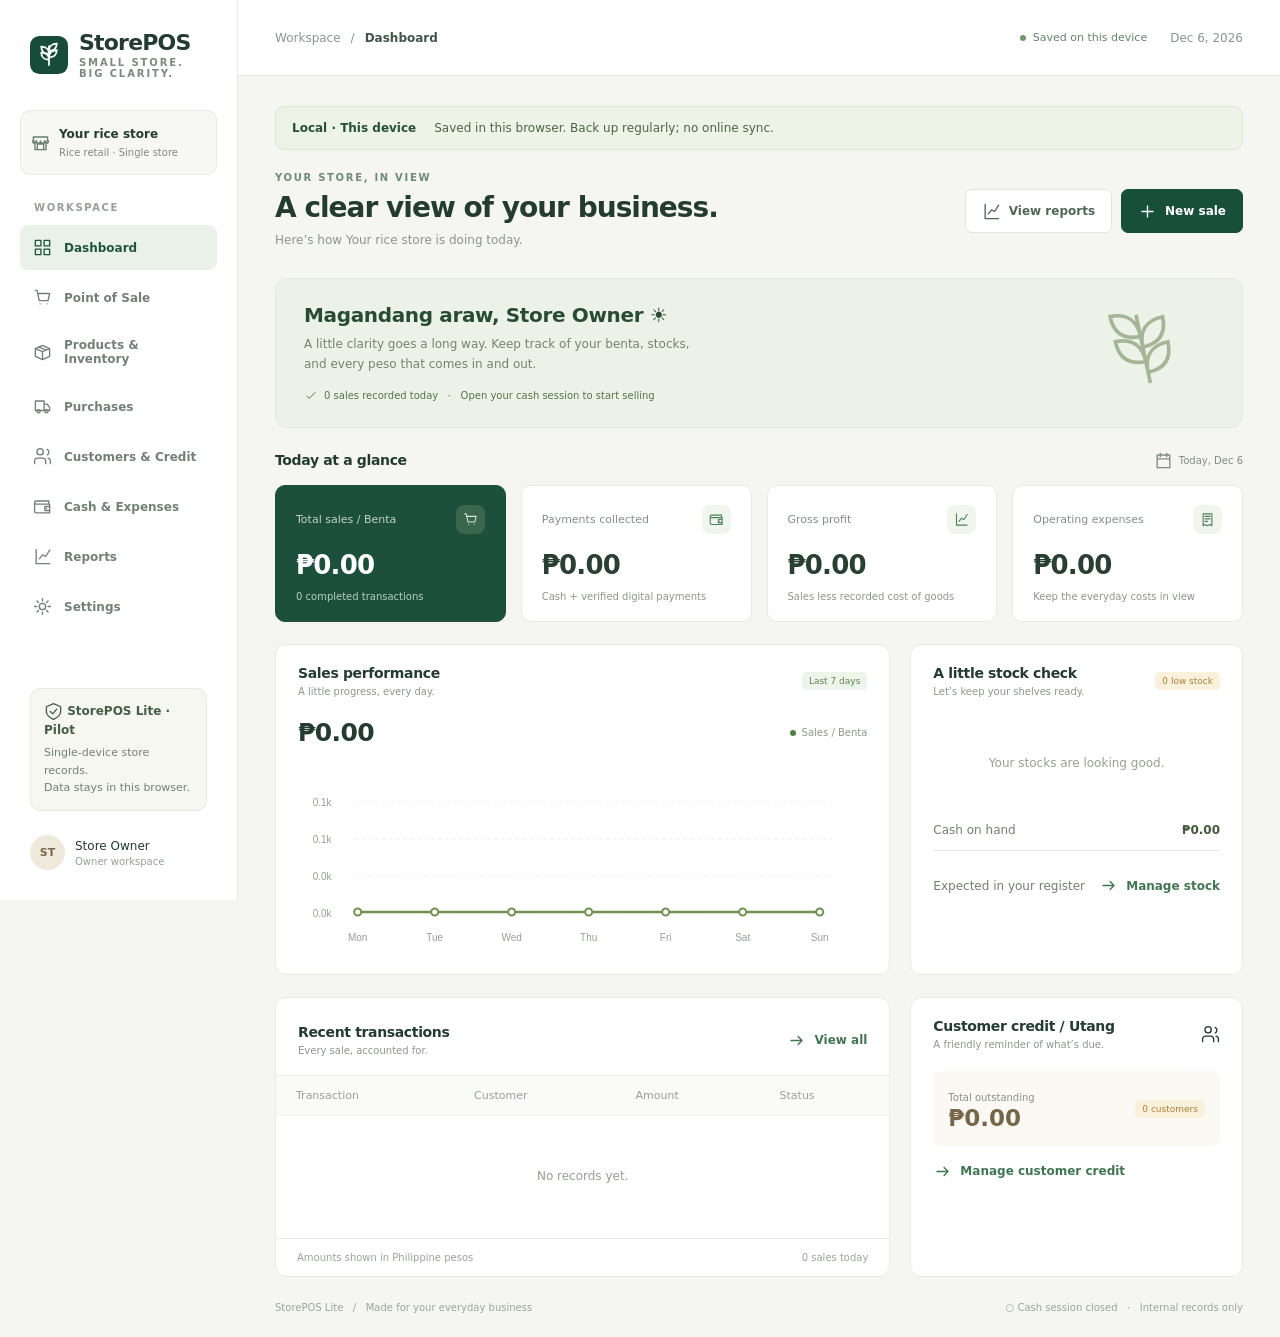
==== app/index.html @ 34b3e592 "Publish StorePOS v0.2.0 preview and separate local edition" ====
<!doctype html>
<html lang="en"><head><meta charset="UTF-8"><meta name="viewport" content="width=device-width, initial-scale=1, viewport-fit=cover"><meta name="theme-color" content="#164c39"><meta name="description" content="StorePOS — simple sales, stocks and utang for your neighborhood store."><title>StorePOS Local · Your store, in view</title><link rel="stylesheet" href="styles.css"><link rel="stylesheet" href="responsive.css"><link rel="manifest" href="manifest.json"></head><body><div id="app"><div class="loading">Opening your store…</div></div><div id="toast" role="status"></div><dialog id="modal"></dialog><script type="module" src="app.js"></script></body></html>
---- app/styles.css ----
/* System fonts keep the local app readable without an internet connection. */
:root{font-family:'DM Sans',Arial,sans-serif;color:#243b32;background:#f5f6f2;font-synthesis:none;--green:#174f3b;--muted:#7d8982;--line:#e7ebe5;--soft:#edf3ed;--orange:#b9752c}*{box-sizing:border-box}body{margin:0}button,input,select,textarea{font:inherit}button,a,input,select{ -webkit-tap-highlight-color:transparent}button{cursor:pointer}button:disabled{opacity:.45;cursor:not-allowed}button:focus-visible,a:focus-visible{outline:3px solid #88bca2;outline-offset:3px}button{border:0}h1,h2,h3,p{margin:0}h1,h2,h3,.amount{font-family:Manrope,Arial,sans-serif}h1{font-size:28px;letter-spacing:-1px;font-weight:800}h2{font-size:17px;letter-spacing:-.35px}h3{font-size:14px}small{font-size:12px}svg{flex-shrink:0}.icon{width:19px;height:19px;vertical-align:middle;fill:none;stroke:currentColor;stroke-width:1.7;stroke-linecap:round;stroke-linejoin:round}.shell{display:grid;grid-template-columns:238px minmax(0,1fr);min-height:100vh}.sidebar{background:#fff;border-right:1px solid var(--line);padding:30px 20px;display:flex;flex-direction:column;position:sticky;top:0;height:100vh}.brand{display:flex;gap:11px;align-items:center;padding:0 10px 31px}.brand img{width:38px;height:38px}.brand strong{font-family:Manrope,sans-serif;font-size:22px;letter-spacing:-.8px}.brand span{color:#7c8a80;font-size:10px;letter-spacing:1.9px;display:block;margin-top:2px}.store-picker{background:#f7f8f4;border:1px solid var(--line);border-radius:10px;padding:13px 10px;display:flex;gap:9px;align-items:center;font-size:12px;line-height:1.7;margin-bottom:27px}.store-picker .icon{color:#687d6d}.store-picker small{display:block;color:var(--muted);font-size:10px}.nav-label{color:#95a097;font-size:10px;letter-spacing:1.6px;font-weight:700;padding:0 14px;margin-bottom:12px}.nav{display:grid;gap:5px}.nav button{text-align:left;background:transparent;color:#738078;display:flex;align-items:center;gap:12px;border-radius:8px;padding:13px 13px;font-size:12px;font-weight:550}.nav button.active{background:#e9f1e9;color:#20553b;font-weight:700}.nav button:hover{background:#f1f5ee}.nav .badge{margin-left:auto;background:#e0e8dc;padding:2px 7px;border-radius:5px;font-size:10px}.sidebar-foot{margin-top:auto;padding:30px 10px 0}.pilot{font-size:11px;line-height:1.6;color:#708274;background:#f5f7f0;border:1px solid #e5eadc;padding:13px;border-radius:10px}.pilot strong{display:block;font-size:12px;color:#465d46;margin-bottom:4px}.owner{display:flex;gap:10px;align-items:center;margin-top:24px;font-size:12px}.avatar{width:35px;height:35px;border-radius:50%;display:grid;place-items:center;background:#eee9dc;color:#77684a;font-size:11px;font-weight:700}.owner small{display:block;color:#93a096;font-size:10px;margin-top:3px}.main{min-width:0}.topbar{height:76px;display:flex;align-items:center;justify-content:space-between;padding:0 37px;border-bottom:1px solid var(--line);background:#fff;font-size:12px;color:#8a958e}.breadcrumb{display:flex;gap:10px;align-items:center}.breadcrumb strong{color:#405448;font-weight:550}.top-actions{display:flex;gap:23px;align-items:center}.saved{color:#65826b;font-size:11px;display:flex;gap:7px;align-items:center}.dot{width:6px;height:6px;display:inline-block;border-radius:50%;background:#6e9a6f}.workspace{padding:30px 37px 24px;max-width:1600px;margin:auto}.page-head{display:flex;align-items:center;justify-content:space-between;margin-bottom:27px;gap:20px}.eyebrow{font-size:10px;color:#6f8b76;font-weight:700;letter-spacing:1.7px;margin-bottom:8px}.subtitle{color:#8a948d;font-size:12px;margin-top:7px;line-height:1.65}.btn{padding:11px 16px;border-radius:7px;display:inline-flex;align-items:center;justify-content:center;gap:8px;font-size:12px;font-weight:650;white-space:nowrap;background:var(--green);color:white;border:1px solid var(--green)}.btn.secondary{background:white;color:#516657;border-color:#dfe5dc}.btn.ghost{background:transparent;color:#427653;border:0;padding:5px 0}.btn.danger{background:#a24337;border-color:#a24337}.btn.small{padding:7px 10px;font-size:11px}.actions{display:flex;gap:9px;align-items:center;flex-wrap:wrap}.welcome{display:grid;grid-template-columns:1fr auto;background:#edf2e8;border:1px solid #e2e9db;border-radius:12px;padding:24px 28px;margin-bottom:23px;position:relative;overflow:hidden}.welcome h2{font-size:20px;color:#284c32;margin-bottom:7px}.welcome p{color:#73836b;font-size:12px;line-height:1.7;max-width:500px}.welcome .welcome-mark{font-size:64px;line-height:1;color:#a5b696;margin:0 26px 0 30px;transform:rotate(-12deg)}.welcome-note{margin-top:14px;color:#547149;font-size:10px;display:flex;align-items:center;gap:6px}.welcome-note .icon{width:14px;height:14px}.section-title{display:flex;align-items:center;justify-content:space-between;margin:0 0 15px;gap:12px}.section-title h2{font-size:14px}.period{font-size:10px;color:#7e8b80;display:flex;align-items:center;gap:6px}.stats{display:grid;grid-template-columns:repeat(4,minmax(0,1fr));gap:15px;margin-bottom:22px}.stat{background:#fff;border:1px solid var(--line);border-radius:10px;padding:19px 20px;min-width:0}.stat-top{display:flex;justify-content:space-between;align-items:center;color:#819086;font-size:11px;margin-bottom:17px}.stat-icon{width:29px;height:29px;border-radius:8px;display:grid;place-items:center;color:#4d7f59;background:#f0f5ed}.stat-icon .icon{width:15px;height:15px}.amount{font-weight:800;letter-spacing:-.8px;font-size:26px;line-height:1.1;color:#293f31}.stat small{font-size:10px;color:#8c968c;display:block;margin-top:12px}.stat.emphasis{background:#1c503c;border-color:#1c503c}.stat.emphasis .stat-top{color:#c3d5c8}.stat.emphasis .amount{color:white}.stat.emphasis .stat-icon{background:#39664d;color:#d8e8db}.stat.emphasis small{color:#b6cebd}.middle-grid{display:grid;grid-template-columns:minmax(0,1.85fr) minmax(250px,1fr);gap:20px;margin-bottom:22px}.panel{background:white;border:1px solid var(--line);border-radius:11px;overflow:hidden}.panel-head{padding:20px 22px 13px;display:flex;justify-content:space-between;align-items:center;gap:12px}.panel-head p{color:#8b968e;font-size:10px;margin-top:5px}.panel-head h2{font-size:14px}.panel-body{padding:8px 22px 22px}.chart-total{font-family:Manrope;font-size:25px;font-weight:800;letter-spacing:-.6px}.legend{color:#8c988d;font-size:10px;display:flex;align-items:center;gap:6px}.legend .dot{background:#547e47}.chart{height:190px;display:block;width:100%;overflow:visible}.chart text{font-family:'DM Sans',sans-serif;font-size:10px;fill:#96a093}.chart .grid{stroke:#edf0e9;stroke-dasharray:3 4}.stock-item{display:flex;align-items:center;gap:10px;padding:14px 0;border-bottom:1px solid #eef0e9}.stock-item:last-child{border:0}.grain-icon{height:35px;width:35px;border-radius:8px;display:grid;place-items:center;background:#f5f1e7;color:#b69b68}.grain-icon .icon{height:20px;width:20px}.stock-item strong{font-size:11px;display:block;font-weight:600}.stock-item small{font-size:10px;color:#939c91;display:block;margin-top:5px}.stock-item .stock-count{margin-left:auto;text-align:right;font-size:11px;color:#ac7b3a}.pill{font-size:9px;padding:4px 7px;border-radius:5px;background:#edf4e9;color:#5d8254;white-space:nowrap;display:inline-block}.pill.warn{background:#faf1dc;color:#ab8038}.pill.red{background:#fae8e3;color:#b16656}.bottom-grid{display:grid;grid-template-columns:minmax(0,1.85fr) minmax(250px,1fr);gap:20px}table{border-collapse:collapse;width:100%;text-align:left;font-size:11px}th{color:#96a093;font-weight:500;background:#fafbf8;padding:13px 20px;border-top:1px solid #eff1eb;border-bottom:1px solid #eff1eb;white-space:nowrap}td{padding:15px 20px;border-bottom:1px solid #eff1eb;line-height:1.5;color:#637468}tr:last-child td{border-bottom:0}td strong{color:#3b5343;font-weight:600}td small{display:block;color:#9ca59b;font-size:9px}.right{text-align:right}.table-wrap{overflow:auto}.table-foot{padding:13px 21px;color:#9aa395;font-size:10px;display:flex;justify-content:space-between;border-top:1px solid var(--line)}.credit-summary{background:#faf9f4;border-radius:8px;margin:0 0 3px;padding:15px;display:flex;justify-content:space-between;align-items:center}.credit-summary small{color:#8c9181;font-size:10px}.credit-summary strong{font-family:Manrope;font-size:23px;color:#77674a;font-weight:800}.footnote{font-size:10px;color:#9ba598;display:flex;justify-content:space-between;margin-top:25px;gap:15px}.toolbar{display:flex;align-items:center;justify-content:space-between;gap:12px;margin-bottom:20px}.search{position:relative;flex:1;max-width:380px}.search .icon{position:absolute;top:12px;left:12px;color:#92a08e;width:16px}.search input{padding-left:38px;background:white}input,select,textarea{border:1px solid #dde3d8;background:#fff;border-radius:7px;padding:10px 11px;color:#304b37;width:100%;font-size:12px;outline:none}input:focus,select:focus,textarea:focus{border-color:#6c9772;box-shadow:0 0 0 3px #e8f1e5}label{display:block;font-size:11px;color:#6a7d6d;margin:0 0 7px;font-weight:550}.filters{display:flex;gap:6px;flex-wrap:wrap;margin-bottom:20px}.filter{background:transparent;color:#8b9688;font-size:11px;padding:8px 12px;border-radius:6px}.filter.active{background:#e5eedf;color:#3f6946;font-weight:600}.pos-layout{display:grid;grid-template-columns:minmax(0,1fr) 340px;gap:23px;align-items:start}.product-grid{display:grid;grid-template-columns:repeat(3,minmax(0,1fr));gap:13px}.product-card{text-align:left;background:white;border:1px solid var(--line);padding:16px;border-radius:10px;color:inherit;transition:transform .15s,border-color .15s}.product-card:hover{transform:translateY(-3px);border-color:#8cae80}.product-visual{height:95px;display:grid;place-items:center;background:#f5f3e9;border-radius:7px;margin-bottom:15px;position:relative}.product-visual .icon{width:52px;height:52px;color:#a68e56;stroke-width:1}.product-card:nth-child(3n+2) .product-visual{background:#eef2e6}.product-card:nth-child(3n+2) .product-visual .icon{color:#90a176}.product-card:nth-child(3n) .product-visual{background:#f6ede3}.product-card h3{font-size:12px;margin-bottom:6px}.product-card small{font-size:10px;color:#919b8c}.product-price{margin-top:15px;display:flex;justify-content:space-between;align-items:center;font-size:15px;font-weight:700}.product-price span{font-size:10px;color:#9aa28f;font-weight:400}.checkout{position:sticky;top:20px}.cart-items{max-height:260px;overflow:auto}.cart-line{padding:14px 0;border-bottom:1px solid var(--line);display:flex;gap:8px;align-items:start}.cart-line strong{font-size:11px}.cart-line small{font-size:10px;display:block;color:#8a9685;margin-top:4px}.cart-line .line-price{margin-left:auto;font-size:12px;white-space:nowrap}.icon-btn{background:transparent;color:#9eaa98;padding:0 3px}.totals{padding:16px 0;display:grid;gap:12px;font-size:12px}.totals>div{display:flex;justify-content:space-between;align-items:center}.totals .grand{border-top:1px solid var(--line);padding-top:15px;font-size:18px;font-weight:700}.totals input{width:85px;padding:5px 8px}.field{margin-bottom:15px}.fields{display:grid;grid-template-columns:1fr 1fr;gap:14px}.field small{display:block;color:#98a18e;font-size:10px;margin-top:5px;line-height:1.5}.full{width:100%}.empty{text-align:center;padding:35px 20px;color:#95a18d;font-size:12px;line-height:1.8}.empty .icon{width:30px;height:30px;margin-bottom:10px}.notice{background:#f7f5eb;border:1px solid #eae4cf;color:#918259;padding:13px 15px;font-size:11px;border-radius:8px;line-height:1.7;margin-bottom:18px}.notice.green{background:#eff5eb;color:#607d50;border-color:#e0ead6}.two-col{display:grid;grid-template-columns:1fr 1fr;gap:20px}.row{display:flex;align-items:center;justify-content:space-between;gap:12px;padding:13px 0;border-bottom:1px solid var(--line);font-size:12px;color:#71816b}.row:last-child{border:0}.row strong{color:#415a3b}.list-panel{padding:20px 24px}.list-panel h2{margin-bottom:12px}.report-filters{display:flex;gap:12px;align-items:end;margin-bottom:20px}.report-filters input{width:auto}.report-filters .field{margin:0}.checkbox{display:flex;gap:9px;align-items:flex-start;font-size:11px;line-height:1.7}.checkbox input{width:auto;margin:3px 0}.receipt{border:1px dashed #c6cfbc;padding:22px;font-family:monospace}.receipt h2{text-align:center;margin-bottom:10px}.receipt p{text-align:center;margin-bottom:6px;font-size:11px}.receipt .row{font-family:monospace;font-size:11px}.receipt .notice{text-align:center;margin:20px 0 0;font-family:Arial;font-size:10px}dialog{border:1px solid #dfe5d9;border-radius:14px;padding:0;width:min(530px,calc(100vw - 30px));max-height:90vh;box-shadow:0 25px 80px #122e3330;color:inherit}dialog::backdrop{background:#16342655;backdrop-filter:blur(3px)}.modal-head{padding:23px 25px 16px;display:flex;justify-content:space-between;align-items:center}.modal-head h2{font-size:18px}.modal-body{padding:5px 25px 24px}.modal-actions{display:flex;justify-content:flex-end;gap:10px;padding-top:10px}.error{color:#b4543a;font-size:12px;line-height:1.6;margin-bottom:10px}.loading{padding:80px;text-align:center;color:#698560}#toast{position:fixed;bottom:25px;left:50%;transform:translate(-50%,20px);padding:14px 22px;background:#214e39;color:#fff;border-radius:8px;font-size:12px;box-shadow:0 8px 30px #12332222;opacity:0;pointer-events:none;transition:.2s;z-index:20}#toast.show{opacity:1;transform:translate(-50%,0)}.mobile-menu{display:none}.muted{color:#8b9785}.text-link{color:#4c7750;background:none;font-size:11px;text-decoration:underline;padding:0}.spacer{margin-top:20px}
@media(min-width:1500px){.workspace{padding-top:40px}.stats{gap:22px}.amount{font-size:31px}.welcome{padding:28px 32px}.chart{height:215px}.panel-head{padding-top:24px}.stock-item{padding:17px 0}}
@media(max-width:1150px){.shell{grid-template-columns:205px minmax(0,1fr)}.sidebar{padding:25px 12px}.workspace{padding:24px}.topbar{padding:0 24px}.stats{gap:10px}.stat{padding:15px}.amount{font-size:23px}.middle-grid,.bottom-grid{grid-template-columns:1.5fr 1fr}.pos-layout{grid-template-columns:minmax(0,1fr) 300px}.product-grid{grid-template-columns:repeat(2,minmax(0,1fr))}td,th{padding-left:14px;padding-right:14px}.welcome-mark{display:none}}
@media(max-width:900px){.shell{grid-template-columns:76px minmax(0,1fr)}.sidebar{padding:24px 10px}.brand{padding:0 9px 30px}.brand strong,.brand span,.store-picker,.nav-label,.nav button span,.sidebar-foot{display:none}.nav button{justify-content:center;padding:15px}.nav button .badge{display:none}.nav{gap:10px}.brand img{width:36px}.top-actions{gap:12px}.stats{grid-template-columns:repeat(2,minmax(0,1fr))}.middle-grid,.bottom-grid{grid-template-columns:1fr}.two-col{grid-template-columns:1fr}.pos-layout{grid-template-columns:1fr 290px}.product-grid{grid-template-columns:1fr}.page-head{align-items:flex-start}.page-head .actions{justify-content:flex-end}.welcome{padding:23px}.stock-item{padding:12px 0}}
@media(max-width:650px){.shell{display:block}.sidebar{display:none;position:fixed;top:64px;height:calc(100vh - 64px);width:240px;z-index:10;box-shadow:10px 0 30px #12342210}.sidebar.open{display:flex}.sidebar.open .brand strong,.sidebar.open .brand span,.sidebar.open .nav button span,.sidebar.open .nav-label,.sidebar.open .sidebar-foot{display:block}.sidebar.open .nav button{justify-content:flex-start}.sidebar.open .brand{padding-bottom:15px}.topbar{height:64px;padding:0 18px;position:sticky;top:0;z-index:9}.mobile-menu{display:block;background:none;color:#5c755c;padding:0}.top-actions .top-date{display:none}.workspace{padding:22px 16px}.breadcrumb{gap:12px}.page-head{gap:12px;margin-bottom:20px}h1{font-size:24px}.page-head .actions .secondary{display:none}.btn{font-size:11px;padding:10px 12px}.subtitle{font-size:11px}.eyebrow{font-size:9px}.welcome{padding:21px 20px}.welcome h2{font-size:18px}.welcome p{font-size:11px}.stats{gap:10px}.stat{padding:16px 14px}.stat-top{font-size:10px;margin-bottom:14px}.stat-icon{width:24px;height:24px}.amount{font-size:24px}.stat small{font-size:9px}.middle-grid,.bottom-grid{gap:17px;margin-bottom:17px}.panel-head{padding:18px}.panel-body{padding:5px 18px 18px}.pos-layout{grid-template-columns:1fr}.product-grid{grid-template-columns:repeat(2,minmax(0,1fr))}.checkout{position:static}.mobile-checkout{position:fixed;bottom:14px;left:16px;right:16px;z-index:8;box-shadow:0 4px 20px #15362333}.footnote{font-size:9px;line-height:1.6}.pos-page{padding-bottom:65px}.report-filters{flex-wrap:wrap}.fields{gap:10px}.toolbar{align-items:stretch}.toolbar .search{max-width:100%}th,td{padding:12px}.chart{height:175px}.top-actions{font-size:10px}.saved{font-size:10px}}
@media(min-width:651px){.mobile-checkout{display:none}}@media print{body{background:white}.shell,#toast,.modal-head .icon-btn,.modal-actions{display:none!important}dialog{position:static;display:block!important;border:none;max-height:none;width:100%;box-shadow:none}dialog::backdrop{background:white}.receipt{border:none}.modal-body{padding:0}}

.login-page{min-height:100vh;display:grid;place-items:center;padding:28px;background:#eef3e9}.login-card{width:min(100%,440px);padding:35px;background:white;border:1px solid var(--line);border-radius:16px;box-shadow:0 20px 60px #274e3210}.login-card .brand{padding-left:0}.login-card h1{font-size:25px}.login-card .brand span{font-size:8px}.top-actions .text-link{white-space:nowrap}@media(max-width:650px){.top-actions{gap:10px}.saved{display:none}.login-card{padding:26px}}
---- app/responsive.css ----
/* Shared by local, preview and Apps Script builds. */
:root{font-family:'Segoe UI',system-ui,-apple-system,Arial,sans-serif}
h1,h2,h3,.amount,.brand strong,.chart-total,.credit-summary strong{font-family:inherit}
.mode-banner{display:flex;flex-wrap:wrap;align-items:center;gap:8px 18px;margin-bottom:22px;padding:12px 16px;border:1px solid #dce6d3;border-radius:9px;background:#edf3e6;font-size:12px;color:#4c6644}
.mode-banner strong{color:#254f36}.mode-banner span{line-height:1.5}
.sidebar{overflow-y:auto}.workspace{max-width:1720px;margin-inline:auto}
input,select,textarea{min-height:44px}.btn{min-height:44px}.text-link{min-height:36px}.icon-btn{min-width:36px;min-height:36px}.filter{min-height:40px}
.table-wrap{max-width:100%;overscroll-behavior-inline:contain}.panel,.pos-layout>section,.two-col>section{min-width:0}
.checkout{scroll-margin-top:85px}.modal-head{position:sticky;top:0;background:white;z-index:1}dialog{max-height:90dvh}.fields>*{min-width:0}
.stock-item>div{min-width:0}.stock-item strong{overflow-wrap:anywhere}.stock-item .stock-count{flex-shrink:0}
.top-actions{flex-wrap:wrap}.loading{padding:48px 24px}.row strong{overflow-wrap:anywhere}
@media (min-width:901px) and (max-width:1200px){.stats{grid-template-columns:repeat(2,minmax(0,1fr))}.middle-grid,.bottom-grid{grid-template-columns:minmax(0,1fr)}.workspace{padding:24px}.shell{grid-template-columns:200px minmax(0,1fr)}.pos-layout{grid-template-columns:minmax(0,1fr) 310px}.product-grid{grid-template-columns:repeat(2,minmax(0,1fr))}}
@media (min-width:651px) and (max-width:900px){.workspace{padding:22px 18px}.pos-layout{grid-template-columns:minmax(0,1fr) 290px;gap:16px}.page-head{flex-wrap:wrap}.page-head .actions{justify-content:flex-start}.product-card{padding:12px}.product-visual{height:75px}.nav button{min-height:48px}}
@media (max-width:650px){
 .topbar{padding:0 12px;gap:8px}.breadcrumb{gap:8px;min-width:0}.breadcrumb>span{display:none}.breadcrumb strong{font-size:12px}.mobile-menu{min-height:44px;min-width:44px}.top-actions .text-link{font-size:12px;min-height:44px}.top-actions{gap:12px;flex-wrap:nowrap}
 .sidebar{height:calc(100dvh - 64px);width:min(290px,85vw);box-shadow:15px 0 60px #12342230}.nav button{min-height:48px;font-size:14px}.sidebar.open .brand{padding:0 12px 20px}.sidebar.open .store-picker{display:flex}.sidebar.open .brand span{font-size:8px}
 .page-head{flex-wrap:wrap}.page-head .actions{width:100%;justify-content:flex-start}.page-head .actions .secondary{display:inline-flex}.page-head .actions .btn{flex:1}.actions{flex-wrap:wrap}.subtitle{font-size:13px;line-height:1.6}.eyebrow{font-size:10px}
 .mode-banner{padding:12px;margin-bottom:18px;gap:3px}.mode-banner strong,.mode-banner span{display:block;width:100%}.mode-banner span{font-size:11px}
 .btn{min-height:46px;font-size:13px}.filter{min-height:44px}.icon-btn{min-height:44px;min-width:44px}.text-link{min-height:40px;font-size:12px}.product-card h3{font-size:14px}.product-card small{font-size:12px}.product-card{padding:13px}.product-visual{height:75px}.product-price{font-size:17px}.product-price span{font-size:11px}.product-price .icon{width:16px}
 input,select,textarea{font-size:16px;min-height:46px}label{font-size:13px}.field small{font-size:12px}.checkbox{font-size:13px}.checkbox input{min-height:20px;min-width:20px}.fields{grid-template-columns:1fr}.totals input{width:110px;min-height:44px}.totals{font-size:14px}
 .panel-head p{font-size:12px}.panel-head h2{font-size:16px}.stock-item strong{font-size:13px}.stock-item small{font-size:11px}.stock-count strong{white-space:nowrap}.stat-top{font-size:11px;line-height:1.4;gap:5px}.stat small{font-size:11px;line-height:1.5}.stat-icon{display:none}.amount{font-size:clamp(20px,6vw,26px)}.welcome p{font-size:13px}.welcome-note{font-size:11px;line-height:1.5}.welcome br.desktop{display:none}
 .mobile-checkout{bottom:max(12px,env(safe-area-inset-bottom));min-height:50px}.pos-page{padding-bottom:90px}.checkout .cart-items{max-height:none}.cart-line strong{font-size:14px}.cart-line small{font-size:12px}.cart-line .line-price{font-size:14px}.checkout .panel-body{padding:5px 16px 20px}
 .report-filters .field{flex:1;min-width:130px}.report-filters input{width:100%}.toolbar{flex-wrap:wrap}.toolbar .search{flex-basis:100%}.footnote{flex-direction:column;font-size:11px;gap:5px}.row{font-size:13px;align-items:flex-start}.table-foot{font-size:11px;gap:12px}th,td{font-size:12px}td small{font-size:11px}.panel-head{flex-wrap:wrap}.pill{font-size:11px}
 .modal-head{padding:18px 18px 12px}.modal-body{padding:5px 18px 20px}.modal-actions{flex-wrap:wrap}.modal-actions .btn{flex:1}#toast{max-width:calc(100vw - 32px);width:max-content;bottom:80px;font-size:13px}.login-page{padding:18px}.login-card{padding:24px}.login-card .brand strong,.login-card .brand span{display:block}
}
@media (max-width:360px){.workspace{padding-inline:12px}.stat{padding:14px 10px}.product-grid{gap:9px}.product-card{padding:10px}.product-price{font-size:15px}.period{font-size:9px}}
@media (prefers-reduced-motion:reduce){*,*::before,*::after{animation:none!important;transition:none!important;scroll-behavior:auto!important}}
@media print{.mode-banner{display:none}}
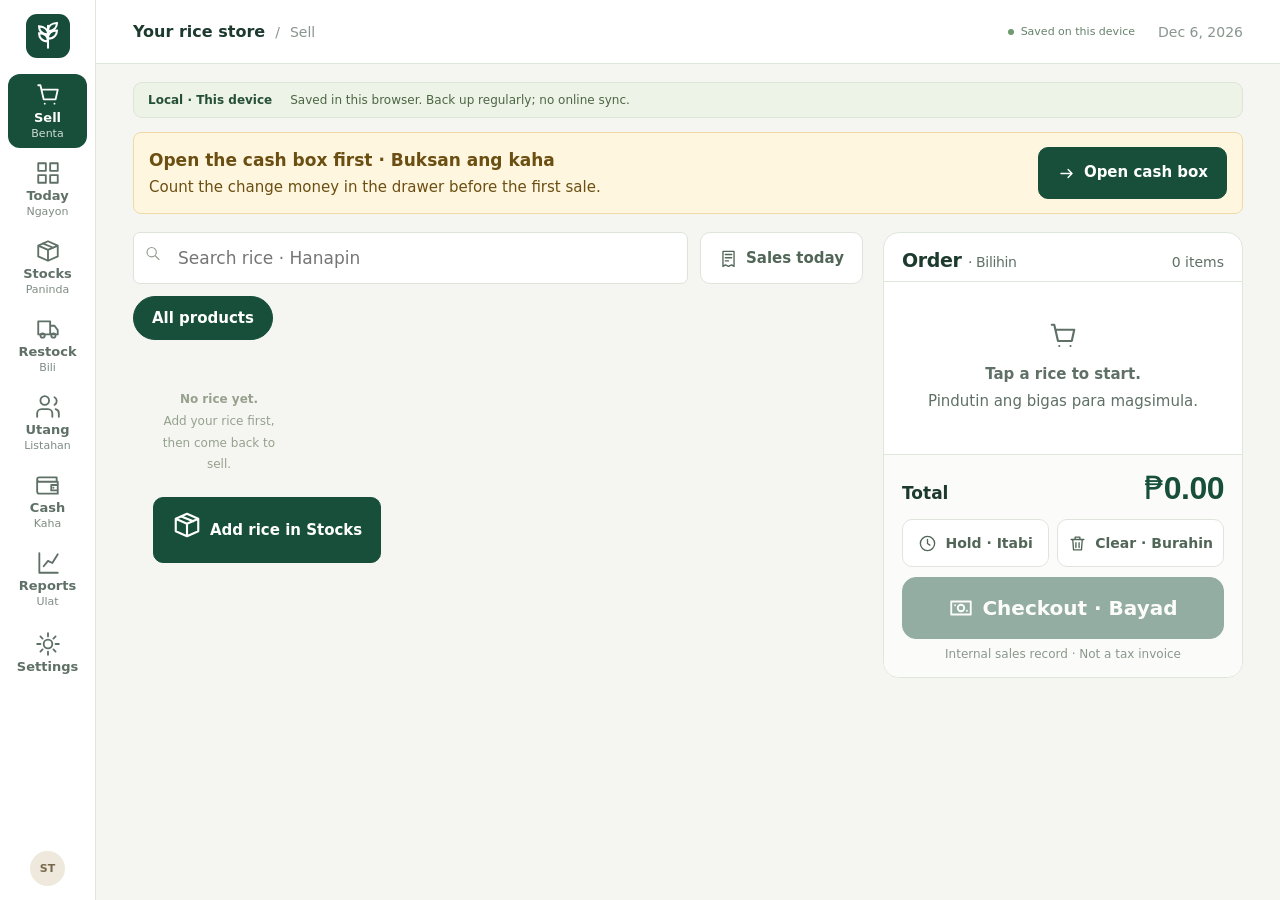
==== commit 11d2370d: "StorePOS 0.3.0: easy cashier Sell screen Opens on Sell with big rice tiles, a number pad for kilos o" ====
--- a/app/index.html
+++ b/app/index.html
@@ -1,2 +1,2 @@
 <!doctype html>
-<html lang="en"><head><meta charset="UTF-8"><meta name="viewport" content="width=device-width, initial-scale=1, viewport-fit=cover"><meta name="theme-color" content="#164c39"><meta name="description" content="StorePOS — simple sales, stocks and utang for your neighborhood store."><title>StorePOS Local · Your store, in view</title><link rel="stylesheet" href="styles.css"><link rel="stylesheet" href="responsive.css"><link rel="manifest" href="manifest.json"></head><body><div id="app"><div class="loading">Opening your store…</div></div><div id="toast" role="status"></div><dialog id="modal"></dialog><script type="module" src="app.js"></script></body></html>
+<html lang="en"><head><meta charset="UTF-8"><meta name="viewport" content="width=device-width, initial-scale=1, viewport-fit=cover"><meta name="theme-color" content="#164c39"><meta name="description" content="StorePOS — simple sales, stocks and utang for your neighborhood store."><title>StorePOS Local · Your store, in view</title><link rel="stylesheet" href="styles.css"><link rel="stylesheet" href="responsive.css"><link rel="stylesheet" href="easy.css"><link rel="manifest" href="manifest.json"></head><body><div id="app"><div class="loading">Opening your store…</div></div><div id="toast" role="status"></div><dialog id="modal"></dialog><script type="module" src="app.js"></script></body></html>
--- a/app/easy.css
+++ b/app/easy.css
@@ -0,0 +1,208 @@
+/* Easy-to-use layer (v0.3.0). Loaded after styles.css and responsive.css.
+   Goal: a cashier who is 9 or 69 can sell without help — big text, big targets, one obvious next step.
+   Sections: base sizes · rail menu · Sell screen · keypad · checkout · photos · phone · print */
+:root{--green:#174f3b;--green-2:#2f6b4c;--green-soft:#eaf3e6;--lime:#d8f27a;--ink:#1d3a2e;--muted:#5f7066;--line:#dfe6dc;--warn:#a2421f;--warn-soft:#fdf1e7;--amber-soft:#fff6df;--radius-lg:16px}
+
+/* ---------- Base sizes: nothing important below 14px ---------- */
+body{font-size:15px;color:var(--ink)}
+h1{font-size:24px}h2{font-size:19px}h3{font-size:16px}small{font-size:13px}
+label{font-size:14px;color:var(--muted)}
+input,select,textarea{font-size:16px;min-height:48px}
+.btn{font-size:15px;min-height:48px;padding:12px 18px;border-radius:10px}
+.btn.small{font-size:13px;min-height:40px;padding:8px 12px}
+.notice{font-size:14px}
+table{font-size:14px}
+.subtitle{font-size:14px}
+.checkbox{display:flex;align-items:center;gap:12px;font-size:15px;color:var(--ink);padding:10px 12px;border:1px solid var(--line);border-radius:10px;background:#fff}
+.checkbox input{width:24px;height:24px;min-height:0;flex:none;accent-color:var(--green)}
+.icon-btn{min-width:44px;min-height:44px}
+#toast{font-size:15px}
+
+/* ---------- Rail menu: icon + word, always visible ---------- */
+.shell{grid-template-columns:96px minmax(0,1fr)}
+.sidebar.rail{display:flex;flex-direction:column;align-items:center;padding:14px 8px;gap:6px;width:auto;position:sticky;top:0;height:100vh;box-shadow:none}
+.rail .brand{padding:0 0 10px}
+.rail .brand img{width:44px;height:44px}
+.sidebar.rail{scrollbar-width:none}
+.rail .nav{display:flex;flex-direction:column;gap:4px;width:100%}
+.rail .nav button{position:relative;flex-direction:column;justify-content:center;gap:2px;padding:8px 4px;min-height:64px;width:100%;border-radius:12px;color:var(--muted);font-size:13px;font-weight:700;text-align:center}
+.rail .nav button span{display:block}
+.rail .nav button small{display:block;font-size:11px;font-weight:500;opacity:.8}
+.rail .nav button .icon{width:26px;height:26px}
+.rail .nav button.active{background:var(--green);color:#fff}
+.rail .nav .badge{display:block;position:absolute;top:6px;right:10px;margin:0;background:var(--warn);color:#fff;font-size:11px;padding:1px 6px;border-radius:99px}
+.rail .owner{margin-top:auto;padding-top:10px}
+.rail .owner div{display:none}
+.topbar{height:64px;font-size:14px}
+.breadcrumb .store-name{font-size:16px;color:var(--ink)}
+
+/* ---------- Sell screen ---------- */
+.pos-page{padding-top:18px}
+.pos-page .mode-banner{margin-bottom:14px;padding:8px 14px}
+.pos-page .footnote{display:none}
+.session-closed{display:flex;align-items:center;justify-content:space-between;gap:14px;flex-wrap:wrap;background:var(--amber-soft);border-color:#efd9a7;color:#6b4f12;font-size:15px}
+.session-closed strong{display:block;font-size:17px}
+.sell{display:grid;grid-template-columns:minmax(0,1fr) 360px;gap:20px;align-items:start}
+.shelf-top{display:flex;gap:12px;margin-bottom:12px}
+.shelf-top .search{flex:1;max-width:none}
+.shelf-top .search input{font-size:17px;min-height:52px;padding-left:44px}
+.sell .filters{display:flex;gap:8px;flex-wrap:wrap;margin-bottom:14px}
+.sell .filter{min-height:44px;padding:8px 18px;border-radius:99px;font-size:15px;font-weight:700;background:#fff;border:1px solid var(--line);color:var(--muted)}
+.sell .filter.active{background:var(--green);border-color:var(--green);color:#fff}
+.product-grid{display:grid;grid-template-columns:repeat(auto-fill,minmax(160px,1fr));gap:14px}
+.product-tile{position:relative;display:flex;flex-direction:column;align-items:flex-start;gap:4px;padding:10px 10px 12px;text-align:left;background:#fff;border:1.5px solid var(--line);border-radius:var(--radius-lg);color:var(--ink);box-shadow:0 1px 2px #1d3a2e0d;transition:transform .08s,border-color .15s}
+.product-tile:active{transform:scale(.97)}
+.product-tile:hover{border-color:var(--green-2)}
+.product-tile.in-cart{border:2.5px solid var(--green)}
+.product-tile:disabled{opacity:.5}
+.thumb{display:grid;place-items:center;overflow:hidden;flex:none}
+.thumb img{width:100%;height:100%;object-fit:cover;display:block}
+.thumb .icon{width:42%;height:42%;stroke-width:1.5}
+.tone-0{background:#f6ead2;color:#8a5a12}.tone-1{background:#e4efd9;color:#3b6d11}.tone-2{background:#efece4;color:#6b675c}.tone-3{background:#e7eef4;color:#2f5d80}
+.tile-thumb{width:100%;aspect-ratio:4/3;border-radius:12px;margin-bottom:6px}
+.tile-name{font-size:16px;line-height:1.25}
+.tile-price{font-size:21px;font-weight:800;font-family:Manrope,Arial,sans-serif}
+.tile-price small{font-size:13px;font-weight:600;color:var(--muted)}
+.tile-stock{font-size:13px;color:var(--muted)}
+.tile-stock.warn{color:var(--warn);font-weight:700}
+.tile-badge{position:absolute;top:16px;left:16px;display:flex;align-items:center;gap:4px;background:var(--green);color:#fff;font-size:12px;font-weight:700;padding:4px 9px;border-radius:99px}
+.tile-badge .icon{width:14px;height:14px}
+
+.order{position:sticky;top:80px;display:flex;flex-direction:column;max-height:calc(100vh - 100px);background:#fff;border:1px solid var(--line);border-radius:var(--radius-lg);overflow:hidden}
+.order-head{display:flex;justify-content:space-between;align-items:baseline;padding:16px 18px 10px;border-bottom:1px solid var(--line)}
+.order-head h2 small{font-size:14px;color:var(--muted);font-weight:500}
+.order-head span{font-size:14px;color:var(--muted)}
+.order-lines{flex:1;overflow-y:auto;padding:4px 14px;min-height:120px}
+.order-lines .empty{font-size:15px;color:var(--muted)}
+.order-line{display:grid;grid-template-columns:48px minmax(0,1fr) auto;grid-template-areas:"thumb info price" "thumb step remove";gap:6px 10px;align-items:center;padding:12px 0;border-bottom:1px solid #eef2ec}
+.line-thumb{grid-area:thumb;width:48px;height:48px;border-radius:10px;align-self:start}
+.line-info{grid-area:info;background:none;text-align:left;padding:0;color:var(--ink);min-width:0}
+.line-info strong{display:block;font-size:16px;overflow-wrap:anywhere}
+.line-info small{display:block;color:var(--muted);font-size:14px;text-decoration:underline dotted;text-underline-offset:3px}
+.line-price{grid-area:price;font-size:16px}
+.stepper{grid-area:step;display:flex;gap:8px}
+.step{width:42px;height:42px;border-radius:50%;border:1.5px solid var(--line);background:#fff;color:var(--green);display:grid;place-items:center}
+.step .icon{width:20px;height:20px;stroke-width:2.4}
+.order-line .remove{grid-area:remove;justify-self:end;background:none;color:#9a6b5c;border-radius:50%}
+.order-foot{padding:14px 18px 16px;border-top:1px solid var(--line);background:#fbfcf9}
+.order-total{display:flex;justify-content:space-between;align-items:baseline;margin-bottom:12px}
+.order-total span{font-size:17px;font-weight:700}
+.order-total strong{font-size:32px;font-family:Manrope,Arial,sans-serif;color:var(--green);letter-spacing:-.5px}
+.order-actions{display:grid;grid-template-columns:1fr 1fr;gap:8px;margin-bottom:10px}
+.order-actions .btn{font-size:14px;padding:10px}
+.pay-btn{width:100%;min-height:62px;font-size:20px;border-radius:14px}
+.pay-btn .icon{width:26px;height:26px}
+.order-note{text-align:center;font-size:12px;color:#8a978c;margin-top:8px}
+
+/* ---------- Keypad pop-up ---------- */
+dialog.pad-dialog{width:min(470px,calc(100vw - 16px))}
+.pad-product{display:flex;gap:12px;align-items:center;margin-bottom:14px}
+.pad-thumb{width:64px;height:64px;border-radius:12px}
+.pad-product strong{display:block;font-size:18px}
+.pad-product small{color:var(--muted)}
+.unit-switch{display:grid;grid-template-columns:1fr 1fr;background:#f1f4ee;border-radius:12px;padding:4px;margin-bottom:12px}
+.unit-switch button{min-height:46px;border-radius:9px;background:none;font-size:15px;font-weight:700;color:var(--muted)}
+.unit-switch button[aria-pressed="true"]{background:#fff;color:var(--green);box-shadow:0 1px 3px #1d3a2e26}
+.pad-display{display:flex;justify-content:space-between;align-items:baseline;gap:10px;flex-wrap:wrap;padding:12px 16px;border:2px solid var(--green);border-radius:14px;margin-bottom:12px}
+.pad-amount{font-size:34px;font-weight:800;font-family:Manrope,Arial,sans-serif}
+.pad-price{font-size:19px;font-weight:700;color:var(--green)}
+.pad-display.warn{border-color:var(--warn)}.pad-display.warn .pad-price{color:var(--warn)}
+.pad-quick{display:grid;grid-template-columns:repeat(3,1fr);gap:8px;margin-bottom:10px}
+.pad-quick button,.cash-quick button{min-height:48px;border-radius:10px;border:1.5px solid var(--line);background:#fff;font-size:16px;font-weight:700;color:var(--ink)}
+.cash-quick button[aria-pressed="true"]{border-color:var(--green);background:var(--green-soft)}
+.keypad{display:grid;grid-template-columns:repeat(3,1fr);gap:8px}
+.keypad button{min-height:58px;border-radius:12px;background:#f1f4ee;font-size:26px;font-weight:700;color:var(--ink);display:grid;place-items:center}
+.keypad button:active,.pad-quick button:active,.cash-quick button:active{background:var(--green-soft)}
+.keypad .icon{width:28px;height:28px}
+dialog.pad-dialog .modal-actions .btn[type="submit"],dialog.checkout-dialog .modal-actions .btn[type="submit"]{flex:1;min-height:58px;font-size:18px}
+/* The main button stays reachable even when a pop-up has to scroll (phones). */
+dialog.pad-dialog .modal-actions,dialog.checkout-dialog .modal-actions{position:sticky;bottom:0;background:#fff;padding:10px 0 4px;margin-bottom:-4px;z-index:1}
+
+/* ---------- Checkout pop-up ---------- */
+dialog.checkout-dialog{width:min(920px,calc(100vw - 16px))}
+.checkout-grid{display:grid;grid-template-columns:minmax(0,.9fr) minmax(0,1.1fr);gap:22px}
+.checkout-grid h3{font-size:17px;margin-bottom:10px}
+.checkout-grid h3 small{font-size:14px;color:var(--muted);font-weight:500}
+.co-summary{background:#f7f9f4;border-radius:14px;padding:14px}
+.sum-line{display:grid;grid-template-columns:40px minmax(0,1fr) auto;gap:10px;align-items:center;padding:8px 0;border-bottom:1px solid var(--line)}
+.sum-line .line-thumb{grid-area:auto;width:40px;height:40px;align-self:center}
+.sum-line small{display:block;color:var(--muted)}
+.sum-row,.sum-total{display:flex;justify-content:space-between;align-items:baseline;margin:12px 0}
+.sum-total{border-top:2px solid var(--line);padding-top:12px}
+.sum-total span{font-size:17px;font-weight:700}
+.sum-total strong{font-size:30px;font-family:Manrope,Arial,sans-serif;color:var(--green)}
+.pay-methods{display:grid;grid-template-columns:repeat(3,1fr);gap:8px;margin-bottom:14px}
+.pay-tile{position:relative;display:flex;flex-direction:column;align-items:flex-start;gap:2px;margin:0;padding:12px;border:1.5px solid var(--line);border-radius:12px;background:#fff;cursor:pointer;color:var(--ink)}
+.pay-tile input{position:absolute;opacity:0;width:1px;height:1px;min-height:0}
+.pay-tile .icon{width:24px;height:24px;color:var(--green)}
+.pay-tile strong{font-size:16px}
+.pay-tile small{font-size:12px;color:var(--muted)}
+.pay-tile:has(input:checked){border:2.5px solid var(--green);background:var(--green-soft)}
+.pay-tile:has(input:focus-visible){outline:3px solid #88bca2;outline-offset:2px}
+.cash-quick{display:grid;grid-template-columns:repeat(auto-fit,minmax(110px,1fr));gap:8px;margin-bottom:12px}
+.pay-result{display:flex;flex-wrap:wrap;justify-content:space-between;align-items:baseline;gap:4px 12px;padding:14px 16px;border-radius:14px;background:var(--green-soft);color:#24502f;margin-top:4px}
+.pay-result span{font-size:17px;font-weight:700}
+.pay-result strong{font-size:32px;font-family:Manrope,Arial,sans-serif}
+.pay-result small{flex-basis:100%;font-size:14px}
+.pay-result.warn{background:var(--warn-soft);color:var(--warn)}
+
+/* ---------- Photos ---------- */
+.product-cell{display:flex;gap:10px;align-items:center}
+.table-thumb{width:44px;height:44px;border-radius:10px}
+.photo-pad{display:grid;justify-items:center;gap:14px;text-align:center}
+.photo-preview{width:180px;height:180px;border-radius:18px}
+.photo-pick{cursor:pointer}
+
+/* Short screens (laptops, tablets sideways): keep the whole keypad visible without scrolling. */
+@media (max-height:860px){
+ .modal-head{padding:14px 22px 8px}
+ .pad-product{margin-bottom:8px}.pad-thumb{width:48px;height:48px}
+ .unit-switch{margin-bottom:8px}.unit-switch button{min-height:40px}
+ .pad-display{padding:6px 14px;margin-bottom:8px}.pad-amount{font-size:28px}
+ .pad-quick{grid-template-columns:repeat(6,1fr);gap:6px;margin-bottom:8px}.pad-quick button{min-height:42px;font-size:14px;padding:0 2px}
+ .keypad{gap:6px}.keypad button{min-height:46px;font-size:22px}
+ dialog.pad-dialog .modal-actions .btn[type="submit"],dialog.checkout-dialog .modal-actions .btn[type="submit"]{min-height:50px}
+ .pay-methods{gap:6px;margin-bottom:10px}.pay-tile{padding:8px 10px}
+ .checkout-dialog .field{margin-bottom:10px}.cash-quick{margin-bottom:8px}.cash-quick button{min-height:42px}
+ .pay-result{padding:8px 14px}.pay-result strong{font-size:26px}
+}
+
+/* ---------- Tablet ---------- */
+@media (max-width:1100px){
+ .sell{grid-template-columns:minmax(0,1fr) 320px}
+ .product-grid{grid-template-columns:repeat(auto-fill,minmax(140px,1fr))}
+}
+@media (max-width:900px){
+ .shell{grid-template-columns:88px minmax(0,1fr)}
+ .rail .nav button span,.rail .nav button small{display:block}
+ .rail .nav button{justify-content:center;padding:8px 2px}
+ .rail .nav .badge{display:block}
+ .sell{grid-template-columns:minmax(0,1fr)}
+ .order{position:static;max-height:none}
+ .checkout-grid{grid-template-columns:minmax(0,1fr)}
+}
+
+/* ---------- Phone: menu becomes a bottom bar ---------- */
+@media (max-width:650px){
+ .shell{display:block}
+ .sidebar.rail{position:fixed;top:auto;left:0;right:0;bottom:0;z-index:12;height:auto;width:auto;flex-direction:row;padding:6px 6px max(6px,env(safe-area-inset-bottom));background:#fff;border-top:1px solid var(--line);border-right:0;box-shadow:0 -6px 20px #1d3a2e14}
+ .rail .brand,.rail .owner{display:none}
+ .rail .nav{flex-direction:row;overflow-x:auto;scrollbar-width:none;gap:4px}
+ .rail .nav button{flex:0 0 72px;min-height:60px;padding:6px 2px;font-size:12px}
+ .rail .nav button small{display:none}
+ .rail .nav button .icon{width:24px;height:24px}
+ .workspace{padding-bottom:100px}
+ .pos-page{padding-bottom:170px}
+ .topbar{height:56px}
+ .breadcrumb .page-name,.breadcrumb>span{display:none}
+ .product-grid{grid-template-columns:repeat(2,minmax(0,1fr));gap:10px}
+ .tile-price{font-size:19px}
+ .shelf-top .btn{padding:10px 12px}
+ .mobile-checkout{display:flex;bottom:calc(84px + env(safe-area-inset-bottom));min-height:56px;font-size:16px;border-radius:14px}
+ #toast{bottom:160px}
+ .pay-methods{grid-template-columns:repeat(2,1fr)}
+ .pad-amount{font-size:30px}
+ .keypad button{min-height:54px}
+ dialog{max-height:94dvh}
+}
+@media print{.sidebar.rail{display:none!important}}
